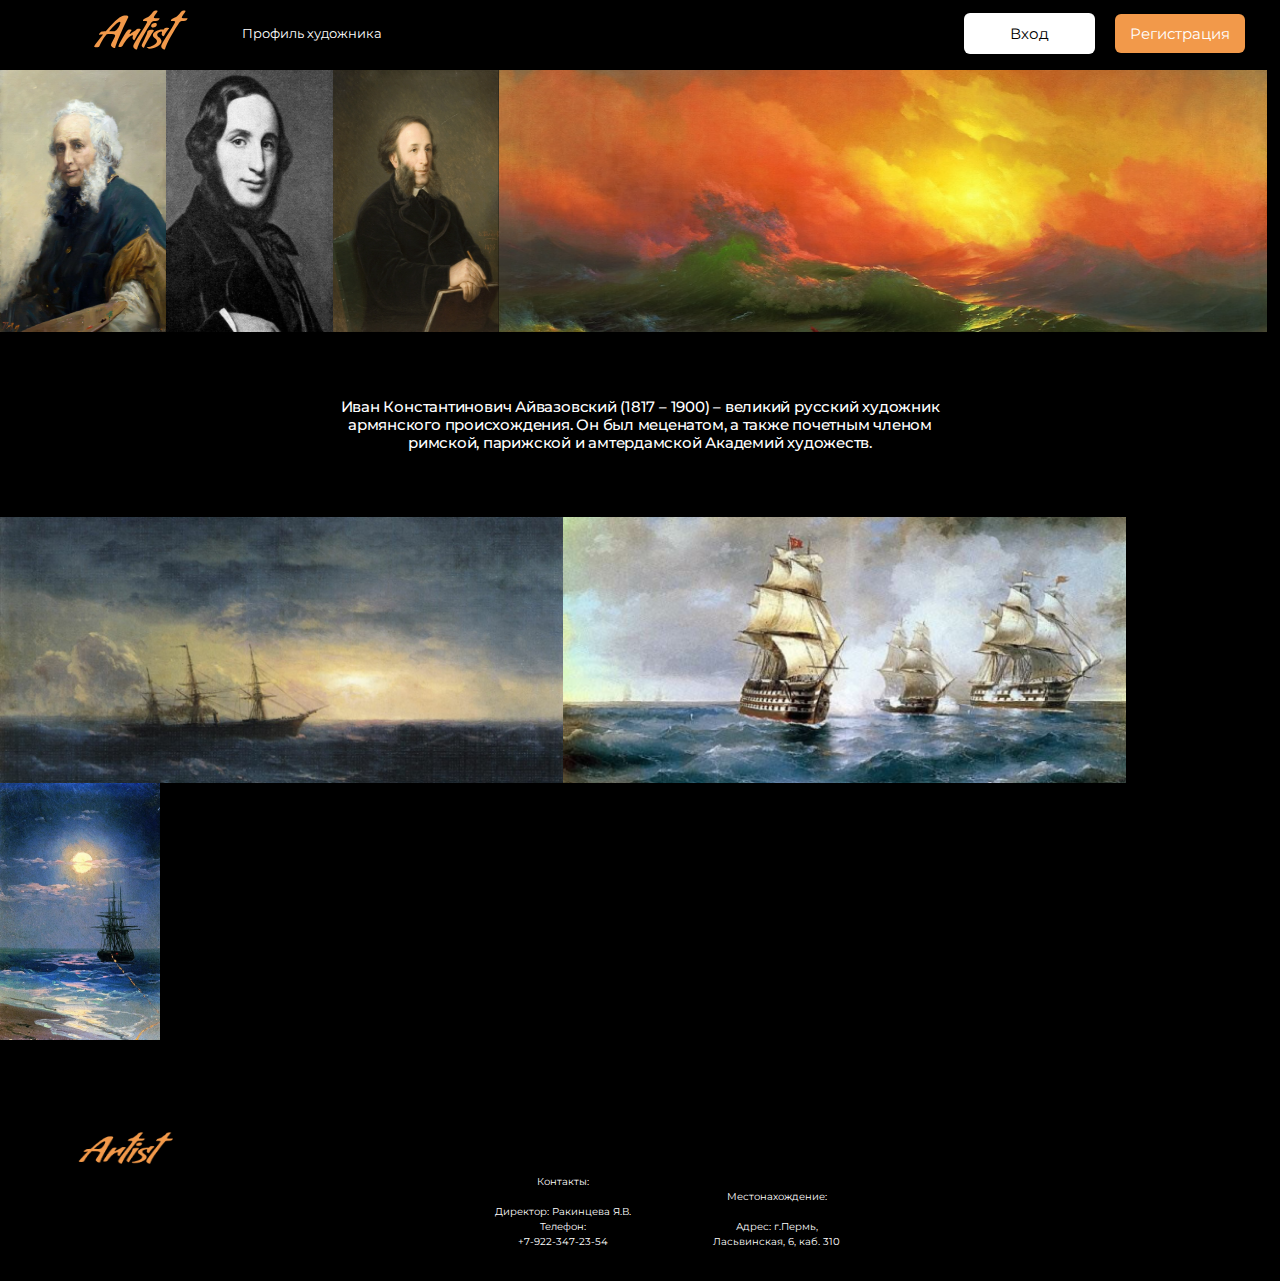
==== page2.html @ 6aae6ee9 "Add files via upload" ====
<!DOCTYPE html>
<html lang="en">
<head>
	<meta charset="UTF-8">
	<link rel="stylesheet" type="text/css" href="css/page2.css">
	<link href="https://fonts.googleapis.com/css2?family=Montserrat:wght@300;400;700&display=swap" rel="stylesheet">
	<title>Профиль художника</title>
</head>
<body>
	<header class="header">
		<a href="page1.html" ><img src="img/Sample Logo.svg" class="logo1" alt="logo1"></a>
		<nav class="main-navigation" >
			<ul class="navigation">
				<li class="item"><a href="#" class="item-link">Профиль художника</a></li>				
			</ul>
		</nav>
		<nav>
			<ul id="registerplusvhod">					
				<a href="#" class="vhod">Вход</a>
				<a href="#" class="register">Регистрация</a>
			</ul>
		</nav>
	</header>
	<section class="Page">
		<img src="img/1Page2.png" class="Page21">
		<img src="img/2Page2.png" class="Page21">
		<img src="img/3Page2.png" class="Page21">
		<img src="img/4Page2.png" class="Page24">
	</section>

	<section class="Aivazovski">
		<p>Иван Константинович Айвазовский (1817 – 1900) – великий русский художник армянского происхождения. Он был меценатом, а также почетным членом римской, парижской и амтердамской Академий художеств.</p>
	</section>
	<section class="Page">
		<img src="img/Pe.png" class="Pese">
		<img src="img/Se.png" class="Pese">
		<img src="img/De.png" >
	</section>

	<footer class="footer">
		<div class="Line-Footer"></div>
		<img src="img/Sample Logo.png" class="LogoFooter">
		<p class="footer-text" id="text1">Контакты:<br><br>
Директор: Ракинцева Я.В.<br>Телефон:<br>+7-922-347-23-54</p>
		<p class="footer-text" id="text2">Местонахождение:<br><br>
Адрес: г.Пермь,<br> Ласьвинская, 6, каб. 310</p>
		
	</footer>
</body>
</html>
---- css/page2.css ----
body{
	background-color: #000000;
	margin: 0 auto;
	padding: 0;
	font-family: 'Montserrat', sans-serif;
	color: #fff; 
}
.header{
	padding-top: 10px;
	/*padding-bottom: 12px;*/
	height: 60px;
	background-color: #000000;
	display: flex;
	justify-content: space-between;

}
.logo1{	
	width: 118px;
	height: 40px;
	margin-left: 82px;
	
}
.navigation{
	text-align: left;
	margin: 0 auto;
	margin-right:  515px;
	display: flex;
	list-style: none;	
}
.main-navigation{

	display: flex;
	padding-bottom: 22px;
	padding-top: 15px;
}
.item-link{
	display: flex;		
	padding-right:25px;	
	color: #FFF;
	text-decoration: none;
	font-size: 13px;
	line-height: 16px;

}
#registerplusvhod{

	width: 286px;
	height: 40px;
	padding-right: 30px;
	
	font-size: 15px;
	line-height: 18px;
	text-decoration: none;
	
}
#registerplusvhod a{
	text-decoration: none;
}
.vhod{
	list-style: none;	
	color: black;	
	background-color:  #FFFFFF;
	border-radius: 6px;	
	text-align: center;
	align-items: center;
	padding: 11px 46px 11px 46px;
}
.register{
	text-align: center;
	align-items: center;
	list-style: none;	
	background: #F2994A;
	margin: 0 auto;	
	border-radius: 6px;
	text-align: center;
	margin-left: 16px;
	padding: 10px 15px 10px 15px;
	color: #FFF
	
}
.Page{
	min-width: 200px;
	width: 100%;
	display: flex;
	flex-wrap: wrap;
}
.Page21{
	width: 13%;
	height: 262px;
}
.Page24{
	
	width: 60%;
	height: 262px;
}
.Aivazovski{
	display: flex;
	width: 609px;
	height: 100px;
	padding-top: 43px;
	padding-bottom: 42px;
	font-family: Montserrat;
	font-style: normal;
	font-weight: 500;
	font-size: 15px;
	line-height: 18px;	
	align-items: center;
	text-align: center;
	letter-spacing: -0.015em;
	margin: 0 auto;
}
.Pese{
	width: 44%;
}
.PeSeDe{
	display: flex;
	flex-wrap: wrap;
}
.Line-Footer{
	width: 100%;
	height: 0px;
	border: 1px solid black;
	display: flex;
}
.LogoFooter{
	display: block;
	margin-left: 63px;
	margin-top: 90px;
	width: 110px;
	height: 32px;
}
.footer-text{
	font-family: Montserrat;
	font-style: normal;
	font-weight: normal;
	font-size: 10px;
	line-height: 15px;
	text-align: center;
}
#text1{
	display: inline-block;
	width: 14%;
	height: 73px;
	margin-left: 473px;
	margin-top: 10px;
	margin-bottom: 19px;
}
#text2{
	display: inline-block;
	width: 14%;
	height: 65px;
	margin-left: 31px;
	margin-bottom: 27px;
	margin-top: 10px;
}
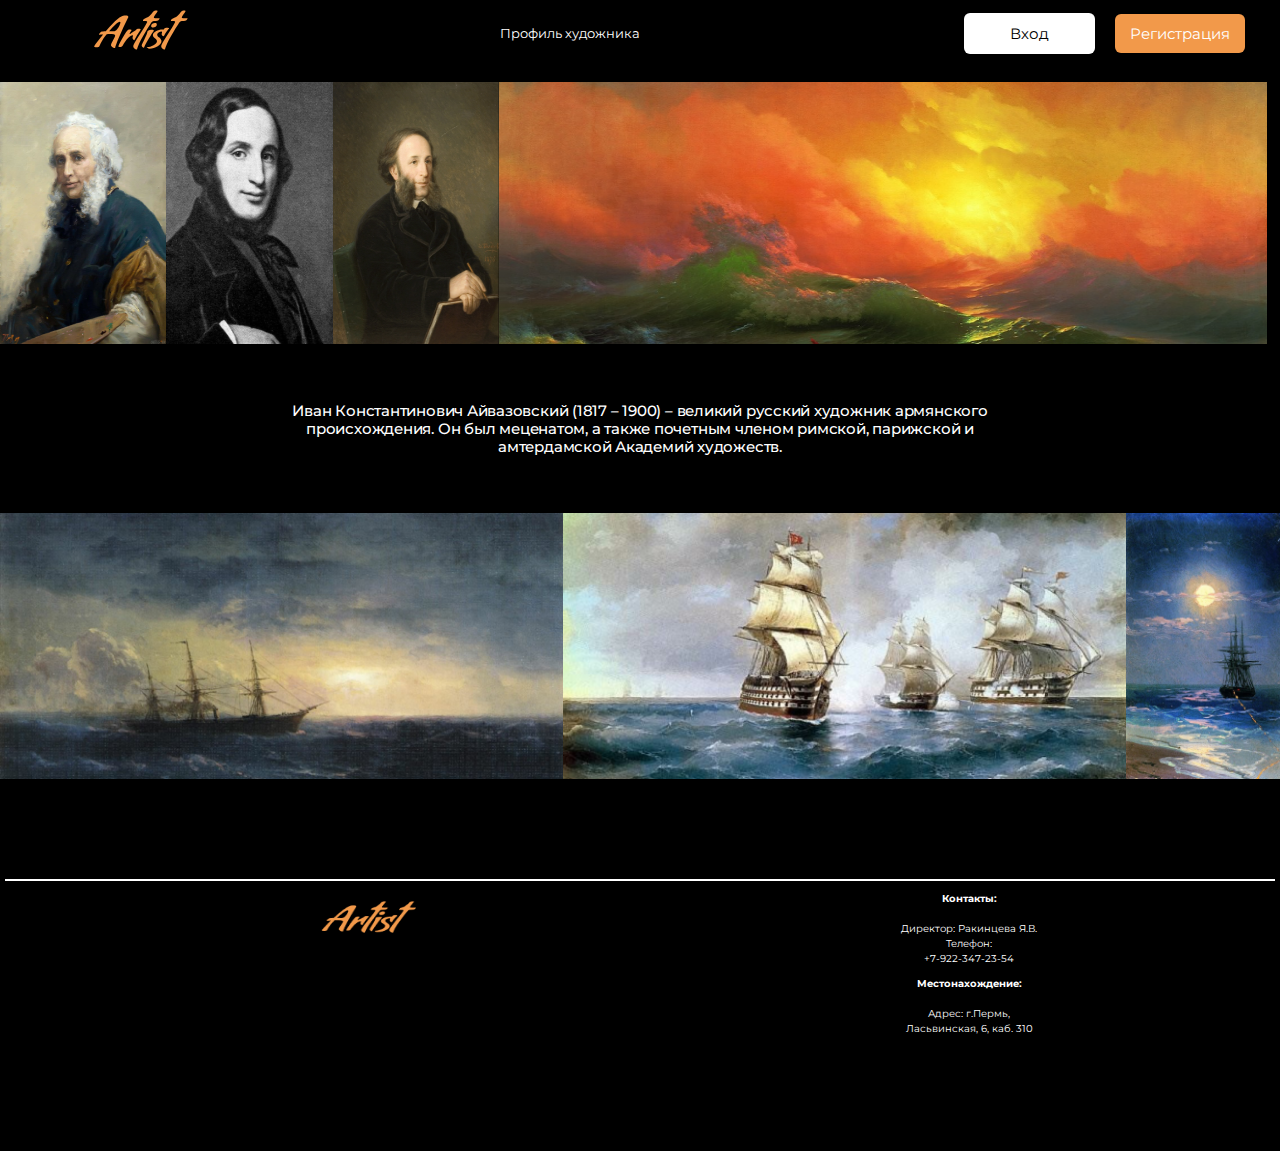
==== commit b5ddcf05: "Add files via upload" ====
--- a/page2.html
+++ b/page2.html
@@ -2,25 +2,32 @@
 <html lang="en">
 <head>
 	<meta charset="UTF-8">
+	<link rel="stylesheet" href="css/header-footer.css">
 	<link rel="stylesheet" type="text/css" href="css/page2.css">
 	<link href="https://fonts.googleapis.com/css2?family=Montserrat:wght@300;400;700&display=swap" rel="stylesheet">
 	<title>Профиль художника</title>
 </head>
 <body>
 	<header class="header">
-		<a href="page1.html" ><img src="img/Sample Logo.svg" class="logo1" alt="logo1"></a>
+		<a href="index.html"><img src="img/Sample Logo.svg" class="logo1" alt="logo1">
+		</a>
 		<nav class="main-navigation" >
-			<ul class="navigation">
+			<ul class="navigation">				
 				<li class="item"><a href="#" class="item-link">Профиль художника</a></li>				
 			</ul>
-		</nav>
+		</nav>	
 		<nav>
 			<ul id="registerplusvhod">					
 				<a href="#" class="vhod">Вход</a>
 				<a href="#" class="register">Регистрация</a>
 			</ul>
-		</nav>
+		</nav>	
+		
 	</header>
+	<nav id="hideNav">
+		<a href="#">Регистрация</a>
+		<a href="#">Вход</a>
+	</nav>
 	<section class="Page">
 		<img src="img/1Page2.png" class="Page21">
 		<img src="img/2Page2.png" class="Page21">
@@ -32,18 +39,34 @@
 		<p>Иван Константинович Айвазовский (1817 – 1900) – великий русский художник армянского происхождения. Он был меценатом, а также почетным членом римской, парижской и амтердамской Академий художеств.</p>
 	</section>
 	<section class="Page">
-		<img src="img/Pe.png" class="Pese">
-		<img src="img/Se.png" class="Pese">
-		<img src="img/De.png" >
+		<img src="img/Pe.png" class="Pese" id="Pe">
+		<img src="img/Se.png" class="Pese" id="Se">
+		<img src="img/De.png"  id="De">
 	</section>
-
-	<footer class="footer">
+	<section id="hideShips">
+		<img src="img/Pe.png" id="hS">
+		<div id="hS12">
+			<img src="img/Se.png"  id="hS1">
+			<img src="img/De.png"  id="hS2">
+		</div>
+	</section>
+	<section id="hideFaces">
+		<img src="img/1Page2.png">
+		<img src="img/2Page2.png">
+		<img src="img/3Page2.png">
+	</section>
+	<footer >
 		<div class="Line-Footer"></div>
-		<img src="img/Sample Logo.png" class="LogoFooter">
-		<p class="footer-text" id="text1">Контакты:<br><br>
-Директор: Ракинцева Я.В.<br>Телефон:<br>+7-922-347-23-54</p>
-		<p class="footer-text" id="text2">Местонахождение:<br><br>
-Адрес: г.Пермь,<br> Ласьвинская, 6, каб. 310</p>
+		<div class="footer-text">
+			<img src="img/Sample Logo.png" class="LogoFooter">
+			<div id="text">
+				<p  id="text1"><b>Контакты:</b><br><br>
+					Директор: Ракинцева Я.В.<br>Телефон:<br>+7-922-347-23-54</p>
+				<p  id="text2"><b>Местонахождение:</b><br><br>
+					Адрес: г.Пермь,<br> Ласьвинская, 6, каб. 310</p>
+			</div>
+		</div>
+		
 		
 	</footer>
 </body>
--- a/css/header-footer.css
+++ b/css/header-footer.css
@@ -0,0 +1,167 @@
+body{
+	background-color: #000000;
+	margin: 0px;
+	padding: 0px;
+	font-family: 'Montserrat', sans-serif;
+	color: #fff; 
+}
+.header{
+	padding-top: 10px;
+	padding-bottom: 12px;
+	height: 60px;
+	background-color: #000000;
+	display: flex;
+	justify-content: space-between;
+	width:100%;
+}
+#hideNav{
+	width: 70%;	
+	flex-direction: row;
+	justify-content: space-between;
+	margin: auto;
+	padding-bottom: 20px;
+	display: none;
+}
+#hideNav a{
+	font-family: Montserrat;
+	font-style: normal;
+	font-weight: 300;
+	font-size: 24px;
+	line-height: 29px;
+	display: flex;
+	align-items: center;
+	text-align: center;
+	letter-spacing: -0.015em;
+
+	color: #FFFFFF;
+	text-decoration: none;
+}
+.logo1{	
+	width: 118px;
+	height: 40px;
+	margin-left: 82px;
+	
+}
+.navigation{
+	margin: 0;
+	display: flex;
+	list-style: none;	
+	
+}
+.main-navigation{
+	display: flex;
+	padding-bottom: 22px;
+	padding-top: 15px;
+}
+.item-link{
+	display: flex;		
+	padding-right:25px;	
+	color: #FFF;
+	text-decoration: none;
+	font-size: 13px;
+	line-height: 16px;
+
+}
+#registerplusvhod{
+
+	width: 286px;
+	height: 40px;
+	padding-right: 30px;
+	
+	font-size: 15px;
+	line-height: 18px;
+	text-decoration: none;
+	
+}
+#registerplusvhod a{
+	text-decoration: none;
+}
+.vhod{
+	list-style: none;	
+	color: black;	
+	background-color:  #FFFFFF;
+	border-radius: 6px;	
+	text-align: center;
+	align-items: center;
+	padding: 11px 46px 11px 46px;
+}
+.register{
+	text-align: center;
+	align-items: center;
+	list-style: none;	
+	background: #F2994A;
+	margin: 0 auto;	
+	border-radius: 6px;
+	text-align: center;
+	margin-left: 16px;
+	padding: 10px 15px 10px 15px;
+	color: #FFF
+	
+}
+footer{
+	margin-top: 100px;
+	padding-bottom: 100px;
+}
+.Line-Footer{
+	width: 99%;
+	height: 0px;
+	border: 1px solid #FFFFFF;
+	
+	margin: auto;
+}
+.LogoFooter{
+	display: inline-block;
+	margin-left: 63px;
+	margin-top: 20px;
+	width: 110px;
+	height: 32px;
+}
+.footer-text{
+	font-family: Montserrat;
+	font-style: normal;
+	font-weight: normal;
+	font-size: 10px;
+	line-height: 15px;
+	text-align: center;
+	display: flex;
+	justify-content: space-around;
+	
+}
+#text{
+	display: flex;
+	flex-direction: column;
+}
+#text1{
+	display: inline-block;
+	
+	height: 65px;
+}
+#text2{
+	display: inline-block;
+	
+	height: 65px;	
+}
+@media(max-width:720px)
+{
+	#registerplusvhod{
+		display: none;
+	}
+	#hideNav{
+		display: flex;
+	}
+	.item-link{
+		font-family: Montserrat;
+		font-style: normal;
+		font-weight: 300;
+		font-size: 18px;
+		line-height: 20px;/* or 111% */
+		display: flex;
+		align-items: center;
+		text-align: center;
+		letter-spacing: -0.015em;
+		color:white;
+	}
+	.logo1{
+		margin: 0px;
+	}
+}--- a/css/page2.css
+++ b/css/page2.css
@@ -1,83 +1,4 @@
-body{
-	background-color: #000000;
-	margin: 0 auto;
-	padding: 0;
-	font-family: 'Montserrat', sans-serif;
-	color: #fff; 
-}
-.header{
-	padding-top: 10px;
-	/*padding-bottom: 12px;*/
-	height: 60px;
-	background-color: #000000;
-	display: flex;
-	justify-content: space-between;
 
-}
-.logo1{	
-	width: 118px;
-	height: 40px;
-	margin-left: 82px;
-	
-}
-.navigation{
-	text-align: left;
-	margin: 0 auto;
-	margin-right:  515px;
-	display: flex;
-	list-style: none;	
-}
-.main-navigation{
-
-	display: flex;
-	padding-bottom: 22px;
-	padding-top: 15px;
-}
-.item-link{
-	display: flex;		
-	padding-right:25px;	
-	color: #FFF;
-	text-decoration: none;
-	font-size: 13px;
-	line-height: 16px;
-
-}
-#registerplusvhod{
-
-	width: 286px;
-	height: 40px;
-	padding-right: 30px;
-	
-	font-size: 15px;
-	line-height: 18px;
-	text-decoration: none;
-	
-}
-#registerplusvhod a{
-	text-decoration: none;
-}
-.vhod{
-	list-style: none;	
-	color: black;	
-	background-color:  #FFFFFF;
-	border-radius: 6px;	
-	text-align: center;
-	align-items: center;
-	padding: 11px 46px 11px 46px;
-}
-.register{
-	text-align: center;
-	align-items: center;
-	list-style: none;	
-	background: #F2994A;
-	margin: 0 auto;	
-	border-radius: 6px;
-	text-align: center;
-	margin-left: 16px;
-	padding: 10px 15px 10px 15px;
-	color: #FFF
-	
-}
 .Page{
 	min-width: 200px;
 	width: 100%;
@@ -95,8 +16,8 @@
 }
 .Aivazovski{
 	display: flex;
-	width: 609px;
-	height: 100px;
+	width:80%;
+	max-width: 700px;
 	padding-top: 43px;
 	padding-bottom: 42px;
 	font-family: Montserrat;
@@ -112,44 +33,81 @@
 .Pese{
 	width: 44%;
 }
+#De{
+	width:12%;
+}
 .PeSeDe{
 	display: flex;
 	flex-wrap: wrap;
 }
-.Line-Footer{
-	width: 100%;
-	height: 0px;
-	border: 1px solid black;
+#hideShips{
+	display: none;
+}
+#hS{
+	width:100%;
+}
+#hS1{
+	width:70%;
+}
+#hS2{
+	width:30%;
+}
+#hideFaces{
+	display: none;
+}
+#hideFaces img{
+	width:33%;
+	
+}
+#hS12{
 	display: flex;
+	flex-direction: row;
 }
-.LogoFooter{
-	display: block;
-	margin-left: 63px;
-	margin-top: 90px;
-	width: 110px;
-	height: 32px;
+@media(max-width:768px)
+{
+	.Page24{
+		width:50%;
+	}
+	.Page21{
+		width:16.5%;
+	}
 }
-.footer-text{
-	font-family: Montserrat;
-	font-style: normal;
-	font-weight: normal;
-	font-size: 10px;
-	line-height: 15px;
-	text-align: center;
-}
-#text1{
-	display: inline-block;
-	width: 14%;
-	height: 73px;
-	margin-left: 473px;
-	margin-top: 10px;
-	margin-bottom: 19px;
-}
-#text2{
-	display: inline-block;
-	width: 14%;
-	height: 65px;
-	margin-left: 31px;
-	margin-bottom: 27px;
-	margin-top: 10px;
+@media(max-width:720px)
+{
+	header{
+		background-image: url('4Page2.png');		
+	}
+	.Page{
+		display: none;
+	}
+	#hideShips{
+		display: flex;
+		flex-direction: column;
+	}
+	#hideFaces{
+		display: flex;
+		flex-direction: row;
+		justify-content: space-between;
+	}
+	#registerplusvhod{
+		display: none;
+	}
+	#hideNav{
+		display: flex;
+	}
+	.item-link{
+		font-family: Montserrat;
+		font-style: normal;
+		font-weight: 300;
+		font-size: 18px;
+		line-height: 20px;/* or 111% */
+		display: flex;
+		align-items: center;
+		text-align: center;
+		letter-spacing: -0.015em;
+		color: #000000;
+	}
+	.logo1{
+		margin: 0px;
+	}
 }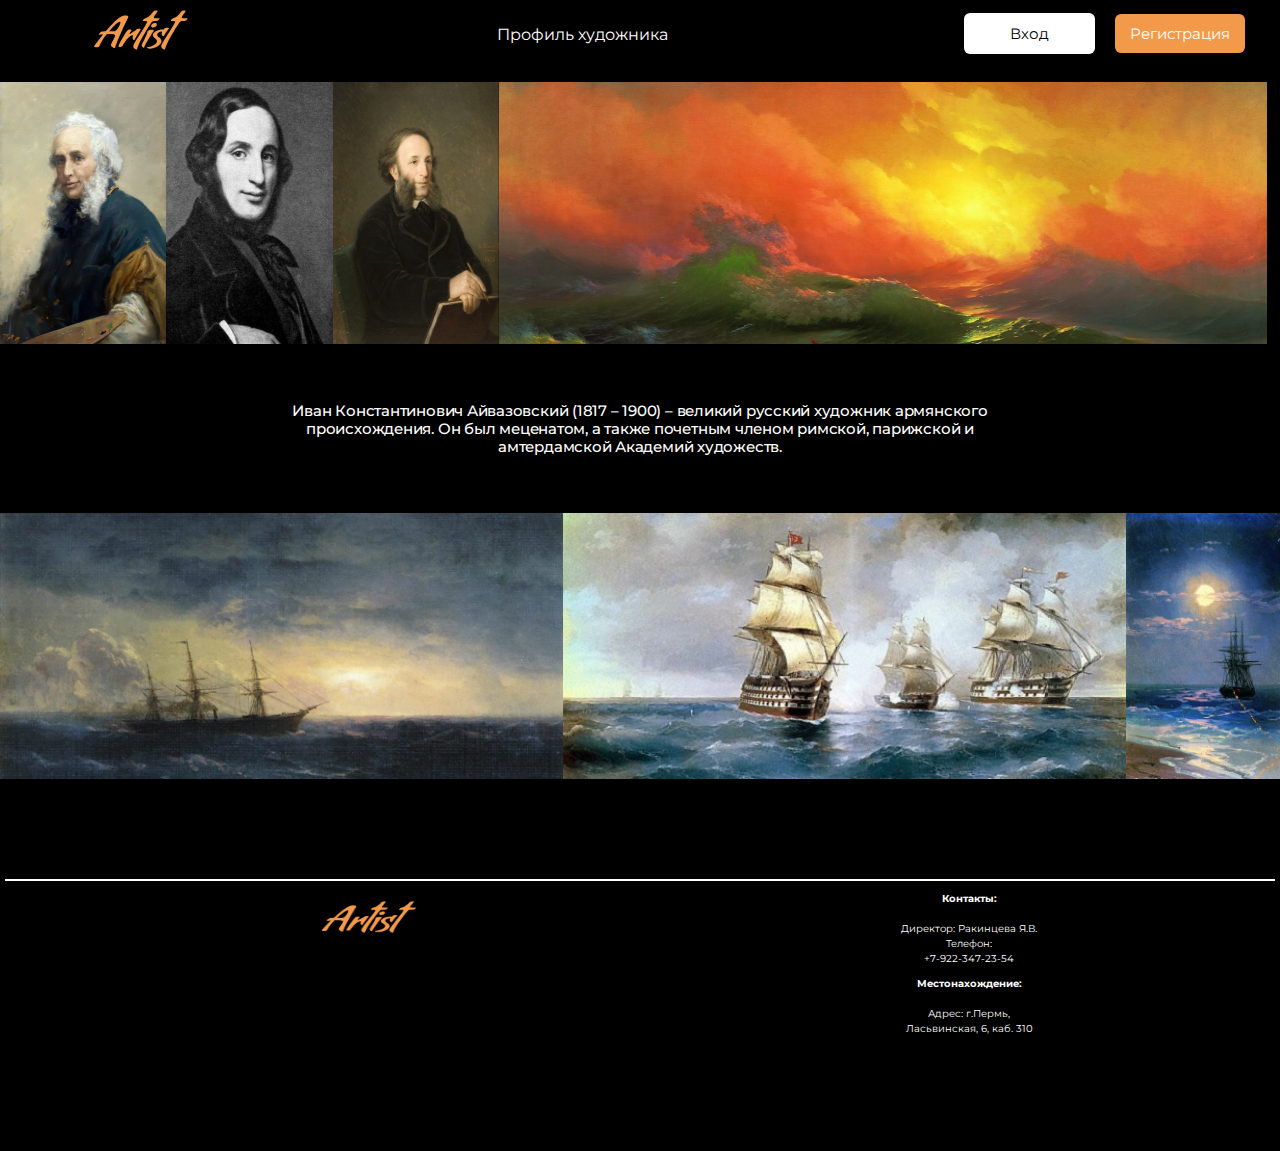
==== commit 96905392: "Add files via upload" ====
--- a/page2.html
+++ b/page2.html
@@ -9,24 +9,25 @@
 </head>
 <body>
 	<header class="header">
-		<a href="index.html"><img src="img/Sample Logo.svg" class="logo1" alt="logo1">
+		<a href="index.html">
+			<img src="img/Sample Logo.svg" class="logo1" alt="logo1">
 		</a>
 		<nav class="main-navigation" >
 			<ul class="navigation">				
-				<li class="item"><a href="#" class="item-link">Профиль художника</a></li>				
+				<li class="item">Профиль художника</li>				
 			</ul>
 		</nav>	
 		<nav>
 			<ul id="registerplusvhod">					
-				<a href="#" class="vhod">Вход</a>
-				<a href="#" class="register">Регистрация</a>
+				<a href="page5.html" class="vhod">Вход</a>
+				<a href="page6.html" class="register">Регистрация</a>
 			</ul>
 		</nav>	
 		
 	</header>
 	<nav id="hideNav">
-		<a href="#">Регистрация</a>
-		<a href="#">Вход</a>
+		<a href="page5.html">Регистрация</a>
+		<a href="page6.html">Вход</a>
 	</nav>
 	<section class="Page">
 		<img src="img/1Page2.png" class="Page21">
@@ -58,7 +59,7 @@
 	<footer >
 		<div class="Line-Footer"></div>
 		<div class="footer-text">
-			<img src="img/Sample Logo.png" class="LogoFooter">
+			<a href="index.html"><img src="img/Sample Logo.png" class="LogoFooter"></a>
 			<div id="text">
 				<p  id="text1"><b>Контакты:</b><br><br>
 					Директор: Ракинцева Я.В.<br>Телефон:<br>+7-922-347-23-54</p>
--- a/css/header-footer.css
+++ b/css/header-footer.css
@@ -164,4 +164,7 @@
 	.logo1{
 		margin: 0px;
 	}
+	.LogoFooter{
+		margin-left: 0px;
+	}
 }